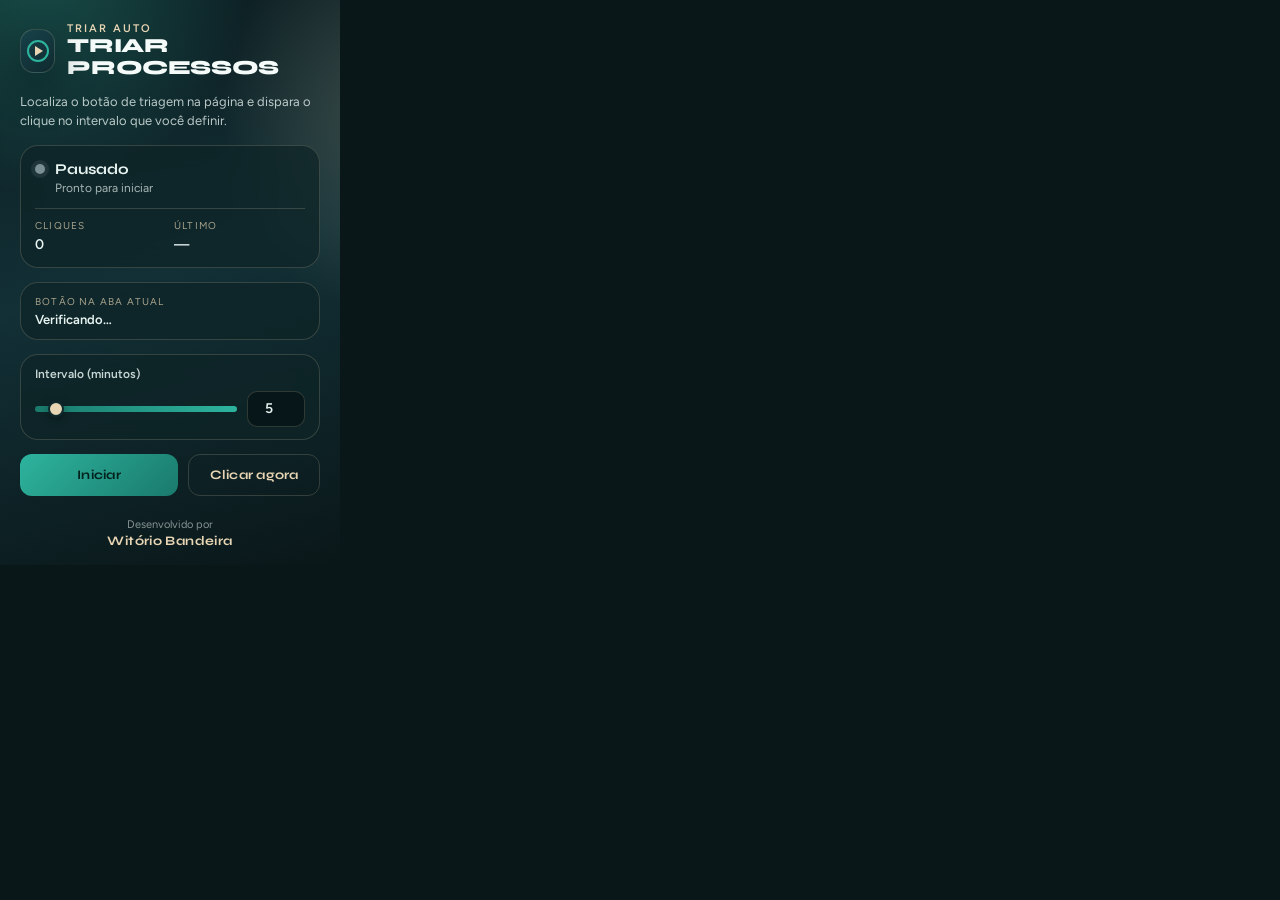
==== extension/popup/popup.html @ 494be7dd "Add Triar Processos Auto Chrome extension Browser extension that finds the APEX TRIAR PROCESSOS butt" ====
<!DOCTYPE html>
<html lang="pt-BR">
<head>
  <meta charset="UTF-8" />
  <meta name="viewport" content="width=device-width, initial-scale=1.0" />
  <title>Triar Processos Auto</title>
  <link rel="stylesheet" href="fonts.css" />
  <link rel="stylesheet" href="popup.css" />
</head>
<body>
  <div class="shell">
    <div class="atmosphere" aria-hidden="true"></div>

    <header class="brand">
      <div class="mark" aria-hidden="true">
        <span class="mark-ring"></span>
        <span class="mark-play"></span>
      </div>
      <div class="brand-text">
        <p class="product">Triar Auto</p>
        <h1>TRIAR PROCESSOS</h1>
      </div>
    </header>

    <p class="lede">Localiza o botão de triagem na página e dispara o clique no intervalo que você definir.</p>

    <section class="status-panel" aria-live="polite">
      <div class="status-row">
        <span class="dot" id="statusDot" data-state="idle"></span>
        <div>
          <p class="status-label" id="statusLabel">Pausado</p>
          <p class="status-detail" id="statusDetail">Pronto para iniciar</p>
        </div>
      </div>
      <div class="meta">
        <div>
          <span class="meta-key">Cliques</span>
          <strong id="clickCount">0</strong>
        </div>
        <div>
          <span class="meta-key">Último</span>
          <strong id="lastClick">—</strong>
        </div>
      </div>
    </section>

    <section class="probe" id="probeBox">
      <span class="probe-label">Botão na aba atual</span>
      <strong id="probeResult">Verificando…</strong>
    </section>

    <label class="field">
      <span>Intervalo (minutos)</span>
      <div class="interval-row">
        <input type="range" id="intervalRange" min="1" max="60" value="5" />
        <input type="number" id="intervalInput" min="1" max="60" value="5" />
      </div>
    </label>

    <div class="actions">
      <button type="button" class="btn primary" id="toggleBtn">Iniciar</button>
      <button type="button" class="btn ghost" id="clickNowBtn">Clicar agora</button>
    </div>

    <footer class="credit">
      <span>Desenvolvido por</span>
      <strong>Witório Bandeira</strong>
    </footer>
  </div>

  <script src="popup.js"></script>
</body>
</html>
---- extension/popup/fonts.css ----
@font-face {
  font-family: 'Figtree';
  font-style: normal;
  font-weight: 400;
  font-display: swap;
  src: url(fonts/font0.ttf) format('truetype');
}
@font-face {
  font-family: 'Figtree';
  font-style: normal;
  font-weight: 500;
  font-display: swap;
  src: url(fonts/font1.ttf) format('truetype');
}
@font-face {
  font-family: 'Figtree';
  font-style: normal;
  font-weight: 600;
  font-display: swap;
  src: url(fonts/font2.ttf) format('truetype');
}
@font-face {
  font-family: 'Figtree';
  font-style: normal;
  font-weight: 700;
  font-display: swap;
  src: url(fonts/font3.ttf) format('truetype');
}
@font-face {
  font-family: 'Syne';
  font-style: normal;
  font-weight: 600;
  font-display: swap;
  src: url(fonts/font4.ttf) format('truetype');
}
@font-face {
  font-family: 'Syne';
  font-style: normal;
  font-weight: 700;
  font-display: swap;
  src: url(fonts/font5.ttf) format('truetype');
}
@font-face {
  font-family: 'Syne';
  font-style: normal;
  font-weight: 800;
  font-display: swap;
  src: url(fonts/font6.ttf) format('truetype');
}
---- extension/popup/popup.css ----
:root {
  --ink: #0f1f22;
  --ink-soft: #2a454b;
  --foam: #e8f4f1;
  --sand: #e8d5b4;
  --teal: #2db49e;
  --teal-deep: #1a7a6c;
  --danger: #c45c4a;
  --panel: rgba(14, 36, 40, 0.72);
  --line: rgba(232, 213, 180, 0.18);
  --shadow: 0 18px 40px rgba(4, 18, 20, 0.45);
  --radius: 18px;
  --font-display: "Syne", sans-serif;
  --font-body: "Figtree", sans-serif;
}

* {
  box-sizing: border-box;
  margin: 0;
  padding: 0;
}

html,
body {
  width: 340px;
  min-height: 480px;
  background: #0a1719;
  color: var(--foam);
  font-family: var(--font-body);
  overflow: hidden;
}

body {
  position: relative;
}

.shell {
  position: relative;
  z-index: 1;
  padding: 22px 20px 16px;
  display: flex;
  flex-direction: column;
  gap: 14px;
  min-height: 480px;
}

.atmosphere {
  position: absolute;
  inset: 0;
  z-index: 0;
  background:
    radial-gradient(120% 80% at 10% -10%, rgba(45, 180, 158, 0.35), transparent 55%),
    radial-gradient(90% 70% at 110% 20%, rgba(232, 213, 180, 0.18), transparent 50%),
    linear-gradient(165deg, #0c1c1f 0%, #123036 48%, #0a1719 100%);
  animation: drift 12s ease-in-out infinite alternate;
}

@keyframes drift {
  from {
    filter: hue-rotate(0deg) saturate(1);
    transform: scale(1);
  }
  to {
    filter: hue-rotate(8deg) saturate(1.08);
    transform: scale(1.03);
  }
}

.brand {
  display: flex;
  align-items: center;
  gap: 12px;
  animation: rise 0.55s ease-out both;
}

.mark {
  width: 44px;
  height: 44px;
  border-radius: 14px;
  background: linear-gradient(145deg, #174249, #0f2a2f);
  border: 1px solid var(--line);
  display: grid;
  place-items: center;
  position: relative;
  box-shadow: var(--shadow);
}

.mark-ring {
  width: 22px;
  height: 22px;
  border: 2px solid var(--teal);
  border-radius: 50%;
  display: block;
}

.mark-play {
  position: absolute;
  width: 0;
  height: 0;
  border-top: 5px solid transparent;
  border-bottom: 5px solid transparent;
  border-left: 8px solid var(--sand);
  transform: translateX(1px);
}

.brand-text .product {
  font-size: 11px;
  letter-spacing: 0.18em;
  text-transform: uppercase;
  color: var(--sand);
  font-weight: 600;
}

.brand-text h1 {
  font-family: var(--font-display);
  font-size: 20px;
  font-weight: 800;
  letter-spacing: -0.02em;
  line-height: 1.1;
  color: #f4fbf8;
}

.lede {
  font-size: 13px;
  line-height: 1.45;
  color: rgba(232, 244, 241, 0.78);
  animation: rise 0.65s ease-out both;
}

.status-panel,
.probe,
.field {
  background: var(--panel);
  border: 1px solid var(--line);
  border-radius: var(--radius);
  backdrop-filter: blur(10px);
  animation: rise 0.75s ease-out both;
}

.status-panel {
  padding: 14px;
  display: flex;
  flex-direction: column;
  gap: 12px;
}

.status-row {
  display: flex;
  align-items: flex-start;
  gap: 10px;
}

.dot {
  width: 10px;
  height: 10px;
  border-radius: 50%;
  margin-top: 4px;
  background: #7a8f93;
  box-shadow: 0 0 0 4px rgba(122, 143, 147, 0.15);
  flex-shrink: 0;
  transition: background 0.3s ease, box-shadow 0.3s ease;
}

.dot[data-state="on"] {
  background: var(--teal);
  box-shadow: 0 0 0 4px rgba(45, 180, 158, 0.2);
  animation: pulse 1.8s ease-in-out infinite;
}

.dot[data-state="error"] {
  background: var(--danger);
  box-shadow: 0 0 0 4px rgba(196, 92, 74, 0.2);
}

@keyframes pulse {
  0%,
  100% {
    transform: scale(1);
  }
  50% {
    transform: scale(1.15);
  }
}

.status-label {
  font-family: var(--font-display);
  font-size: 15px;
  font-weight: 700;
}

.status-detail {
  font-size: 12px;
  color: rgba(232, 244, 241, 0.7);
  margin-top: 2px;
  line-height: 1.35;
}

.meta {
  display: grid;
  grid-template-columns: 1fr 1fr;
  gap: 8px;
  padding-top: 10px;
  border-top: 1px solid var(--line);
}

.meta-key {
  display: block;
  font-size: 10px;
  letter-spacing: 0.12em;
  text-transform: uppercase;
  color: rgba(232, 213, 180, 0.7);
  margin-bottom: 2px;
}

.meta strong {
  font-size: 14px;
  font-weight: 600;
}

.probe {
  padding: 12px 14px;
  display: flex;
  flex-direction: column;
  gap: 4px;
}

.probe-label {
  font-size: 10px;
  letter-spacing: 0.12em;
  text-transform: uppercase;
  color: rgba(232, 213, 180, 0.7);
}

.probe strong {
  font-size: 13px;
  font-weight: 600;
}

.probe[data-found="true"] strong {
  color: var(--teal);
}

.probe[data-found="false"] strong {
  color: #f0b4aa;
}

.field {
  padding: 12px 14px;
  display: flex;
  flex-direction: column;
  gap: 10px;
}

.field > span {
  font-size: 12px;
  font-weight: 600;
  color: rgba(232, 244, 241, 0.85);
}

.interval-row {
  display: grid;
  grid-template-columns: 1fr 58px;
  gap: 10px;
  align-items: center;
}

input[type="range"] {
  -webkit-appearance: none;
  appearance: none;
  width: 100%;
  height: 6px;
  border-radius: 999px;
  background: linear-gradient(90deg, var(--teal-deep), var(--teal));
  outline: none;
}

input[type="range"]::-webkit-slider-thumb {
  -webkit-appearance: none;
  width: 16px;
  height: 16px;
  border-radius: 50%;
  background: var(--sand);
  border: 2px solid #0f2a2f;
  cursor: pointer;
  box-shadow: 0 2px 8px rgba(0, 0, 0, 0.35);
}

input[type="number"] {
  width: 100%;
  height: 36px;
  border-radius: 10px;
  border: 1px solid var(--line);
  background: rgba(8, 22, 24, 0.85);
  color: var(--foam);
  font-family: var(--font-body);
  font-size: 14px;
  font-weight: 600;
  text-align: center;
  outline: none;
}

input[type="number"]:focus {
  border-color: var(--teal);
}

.actions {
  display: grid;
  grid-template-columns: 1.2fr 1fr;
  gap: 10px;
  animation: rise 0.85s ease-out both;
}

.btn {
  height: 42px;
  border-radius: 12px;
  border: none;
  font-family: var(--font-display);
  font-size: 13px;
  font-weight: 700;
  letter-spacing: 0.02em;
  cursor: pointer;
  transition: transform 0.15s ease, filter 0.15s ease, background 0.2s ease;
}

.btn:active {
  transform: scale(0.97);
}

.btn.primary {
  background: linear-gradient(135deg, var(--teal) 0%, var(--teal-deep) 100%);
  color: #04201c;
}

.btn.primary[data-running="true"] {
  background: linear-gradient(135deg, #c45c4a 0%, #8f3d32 100%);
  color: #fff5f2;
}

.btn.ghost {
  background: transparent;
  color: var(--sand);
  border: 1px solid var(--line);
}

.btn:hover {
  filter: brightness(1.08);
}

.credit {
  margin-top: auto;
  padding-top: 8px;
  display: flex;
  flex-direction: column;
  align-items: center;
  gap: 2px;
  font-size: 11px;
  color: rgba(232, 244, 241, 0.55);
  animation: rise 1s ease-out both;
}

.credit strong {
  font-family: var(--font-display);
  font-size: 13px;
  color: var(--sand);
  font-weight: 700;
  letter-spacing: 0.03em;
}

@keyframes rise {
  from {
    opacity: 0;
    transform: translateY(10px);
  }
  to {
    opacity: 1;
    transform: translateY(0);
  }
}
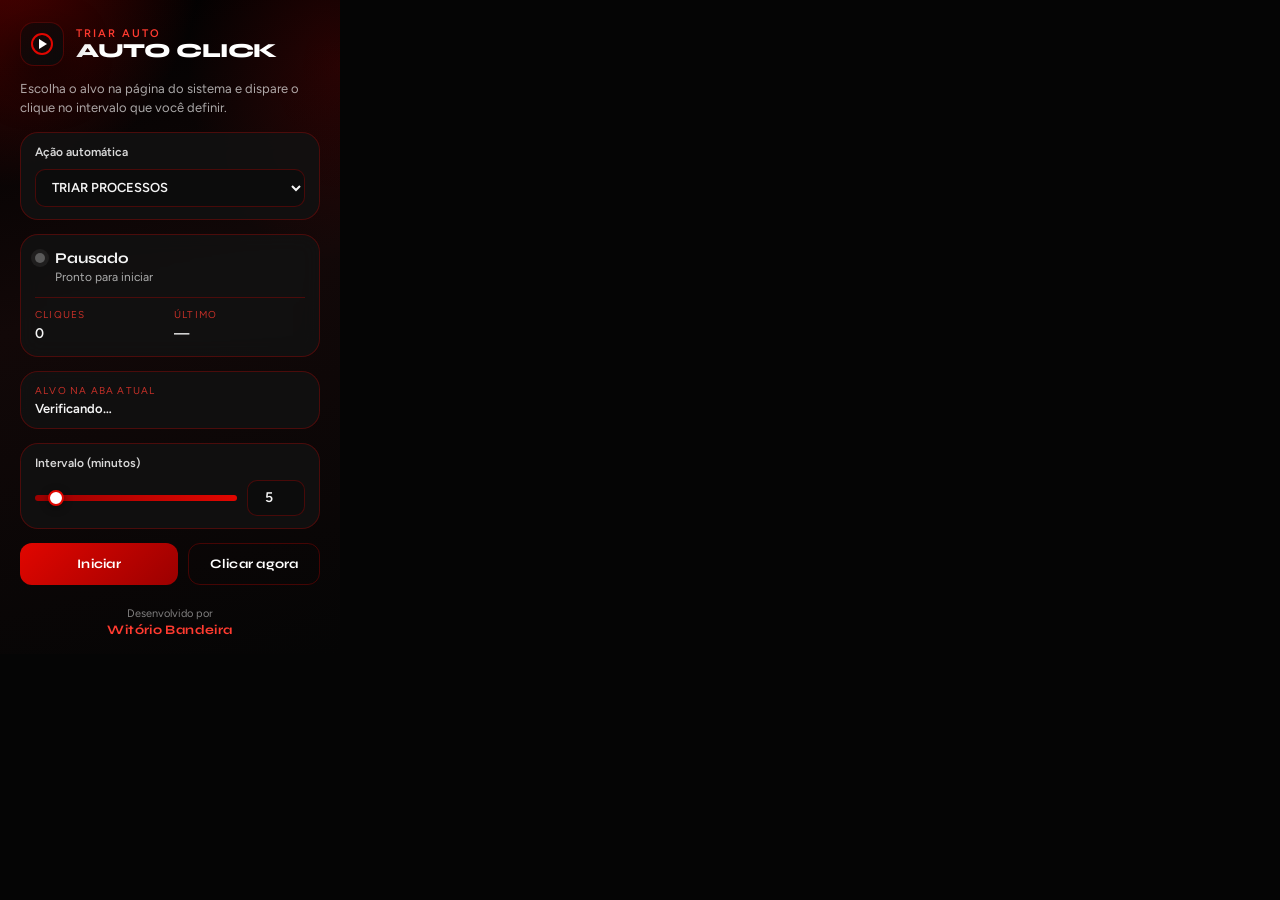
==== commit d8c5612c: "Add Criação de Despacho as selectable auto-click target Popup now lets you choose TRIAR PROCESSOS or" ====
--- a/extension/popup/popup.html
+++ b/extension/popup/popup.html
@@ -18,11 +18,19 @@
       </div>
       <div class="brand-text">
         <p class="product">Triar Auto</p>
-        <h1>TRIAR PROCESSOS</h1>
+        <h1>AUTO CLICK</h1>
       </div>
     </header>
 
-    <p class="lede">Localiza o botão de triagem na página e dispara o clique no intervalo que você definir.</p>
+    <p class="lede">Escolha o alvo na página do sistema e dispare o clique no intervalo que você definir.</p>
+
+    <label class="field">
+      <span>Ação automática</span>
+      <select id="targetSelect">
+        <option value="triar">TRIAR PROCESSOS</option>
+        <option value="despacho">Criação de Despacho</option>
+      </select>
+    </label>
 
     <section class="status-panel" aria-live="polite">
       <div class="status-row">
@@ -45,7 +53,7 @@
     </section>
 
     <section class="probe" id="probeBox">
-      <span class="probe-label">Botão na aba atual</span>
+      <span class="probe-label">Alvo na aba atual</span>
       <strong id="probeResult">Verificando…</strong>
     </section>
 
--- a/extension/popup/popup.css
+++ b/extension/popup/popup.css
@@ -1,14 +1,13 @@
 :root {
-  --ink: #0f1f22;
-  --ink-soft: #2a454b;
-  --foam: #e8f4f1;
-  --sand: #e8d5b4;
-  --teal: #2db49e;
-  --teal-deep: #1a7a6c;
-  --danger: #c45c4a;
-  --panel: rgba(14, 36, 40, 0.72);
-  --line: rgba(232, 213, 180, 0.18);
-  --shadow: 0 18px 40px rgba(4, 18, 20, 0.45);
+  --bg: #050505;
+  --ink: #f5f5f5;
+  --muted: rgba(245, 245, 245, 0.68);
+  --red: #e10600;
+  --red-deep: #9b0000;
+  --red-soft: #ff3b30;
+  --panel: rgba(18, 18, 18, 0.88);
+  --line: rgba(225, 6, 0, 0.28);
+  --shadow: 0 18px 40px rgba(0, 0, 0, 0.55);
   --radius: 18px;
   --font-display: "Syne", sans-serif;
   --font-body: "Figtree", sans-serif;
@@ -24,8 +23,8 @@
 body {
   width: 340px;
   min-height: 480px;
-  background: #0a1719;
-  color: var(--foam);
+  background: var(--bg);
+  color: var(--ink);
   font-family: var(--font-body);
   overflow: hidden;
 }
@@ -49,19 +48,19 @@
   inset: 0;
   z-index: 0;
   background:
-    radial-gradient(120% 80% at 10% -10%, rgba(45, 180, 158, 0.35), transparent 55%),
-    radial-gradient(90% 70% at 110% 20%, rgba(232, 213, 180, 0.18), transparent 50%),
-    linear-gradient(165deg, #0c1c1f 0%, #123036 48%, #0a1719 100%);
+    radial-gradient(110% 70% at 0% -10%, rgba(225, 6, 0, 0.38), transparent 55%),
+    radial-gradient(90% 60% at 100% 10%, rgba(155, 0, 0, 0.22), transparent 50%),
+    linear-gradient(165deg, #000 0%, #120808 45%, #050505 100%);
   animation: drift 12s ease-in-out infinite alternate;
 }
 
 @keyframes drift {
   from {
-    filter: hue-rotate(0deg) saturate(1);
+    filter: saturate(1);
     transform: scale(1);
   }
   to {
-    filter: hue-rotate(8deg) saturate(1.08);
+    filter: saturate(1.12);
     transform: scale(1.03);
   }
 }
@@ -77,7 +76,7 @@
   width: 44px;
   height: 44px;
   border-radius: 14px;
-  background: linear-gradient(145deg, #174249, #0f2a2f);
+  background: linear-gradient(145deg, #1a0505, #0a0a0a);
   border: 1px solid var(--line);
   display: grid;
   place-items: center;
@@ -88,7 +87,7 @@
 .mark-ring {
   width: 22px;
   height: 22px;
-  border: 2px solid var(--teal);
+  border: 2px solid var(--red);
   border-radius: 50%;
   display: block;
 }
@@ -99,7 +98,7 @@
   height: 0;
   border-top: 5px solid transparent;
   border-bottom: 5px solid transparent;
-  border-left: 8px solid var(--sand);
+  border-left: 8px solid #fff;
   transform: translateX(1px);
 }
 
@@ -107,7 +106,7 @@
   font-size: 11px;
   letter-spacing: 0.18em;
   text-transform: uppercase;
-  color: var(--sand);
+  color: var(--red-soft);
   font-weight: 600;
 }
 
@@ -117,13 +116,13 @@
   font-weight: 800;
   letter-spacing: -0.02em;
   line-height: 1.1;
-  color: #f4fbf8;
+  color: #fff;
 }
 
 .lede {
   font-size: 13px;
   line-height: 1.45;
-  color: rgba(232, 244, 241, 0.78);
+  color: var(--muted);
   animation: rise 0.65s ease-out both;
 }
 
@@ -155,21 +154,21 @@
   height: 10px;
   border-radius: 50%;
   margin-top: 4px;
-  background: #7a8f93;
-  box-shadow: 0 0 0 4px rgba(122, 143, 147, 0.15);
+  background: #5a5a5a;
+  box-shadow: 0 0 0 4px rgba(90, 90, 90, 0.2);
   flex-shrink: 0;
   transition: background 0.3s ease, box-shadow 0.3s ease;
 }
 
 .dot[data-state="on"] {
-  background: var(--teal);
-  box-shadow: 0 0 0 4px rgba(45, 180, 158, 0.2);
+  background: var(--red);
+  box-shadow: 0 0 0 4px rgba(225, 6, 0, 0.25);
   animation: pulse 1.8s ease-in-out infinite;
 }
 
 .dot[data-state="error"] {
-  background: var(--danger);
-  box-shadow: 0 0 0 4px rgba(196, 92, 74, 0.2);
+  background: #ff6b63;
+  box-shadow: 0 0 0 4px rgba(255, 107, 99, 0.2);
 }
 
 @keyframes pulse {
@@ -190,7 +189,7 @@
 
 .status-detail {
   font-size: 12px;
-  color: rgba(232, 244, 241, 0.7);
+  color: var(--muted);
   margin-top: 2px;
   line-height: 1.35;
 }
@@ -208,7 +207,7 @@
   font-size: 10px;
   letter-spacing: 0.12em;
   text-transform: uppercase;
-  color: rgba(232, 213, 180, 0.7);
+  color: rgba(255, 59, 48, 0.75);
   margin-bottom: 2px;
 }
 
@@ -228,7 +227,7 @@
   font-size: 10px;
   letter-spacing: 0.12em;
   text-transform: uppercase;
-  color: rgba(232, 213, 180, 0.7);
+  color: rgba(255, 59, 48, 0.75);
 }
 
 .probe strong {
@@ -237,11 +236,11 @@
 }
 
 .probe[data-found="true"] strong {
-  color: var(--teal);
+  color: #ff6b63;
 }
 
 .probe[data-found="false"] strong {
-  color: #f0b4aa;
+  color: #ffb4af;
 }
 
 .field {
@@ -254,7 +253,7 @@
 .field > span {
   font-size: 12px;
   font-weight: 600;
-  color: rgba(232, 244, 241, 0.85);
+  color: rgba(245, 245, 245, 0.88);
 }
 
 .interval-row {
@@ -262,6 +261,25 @@
   grid-template-columns: 1fr 58px;
   gap: 10px;
   align-items: center;
+}
+
+select {
+  width: 100%;
+  height: 38px;
+  border-radius: 10px;
+  border: 1px solid var(--line);
+  background: #0c0c0c;
+  color: var(--ink);
+  font-family: var(--font-body);
+  font-size: 13px;
+  font-weight: 600;
+  padding: 0 12px;
+  outline: none;
+  cursor: pointer;
+}
+
+select:focus {
+  border-color: var(--red);
 }
 
 input[type="range"] {
@@ -270,7 +288,7 @@
   width: 100%;
   height: 6px;
   border-radius: 999px;
-  background: linear-gradient(90deg, var(--teal-deep), var(--teal));
+  background: linear-gradient(90deg, var(--red-deep), var(--red));
   outline: none;
 }
 
@@ -279,10 +297,10 @@
   width: 16px;
   height: 16px;
   border-radius: 50%;
-  background: var(--sand);
-  border: 2px solid #0f2a2f;
+  background: #fff;
+  border: 2px solid var(--red);
   cursor: pointer;
-  box-shadow: 0 2px 8px rgba(0, 0, 0, 0.35);
+  box-shadow: 0 2px 8px rgba(0, 0, 0, 0.45);
 }
 
 input[type="number"] {
@@ -290,8 +308,8 @@
   height: 36px;
   border-radius: 10px;
   border: 1px solid var(--line);
-  background: rgba(8, 22, 24, 0.85);
-  color: var(--foam);
+  background: #0c0c0c;
+  color: var(--ink);
   font-family: var(--font-body);
   font-size: 14px;
   font-weight: 600;
@@ -300,7 +318,7 @@
 }
 
 input[type="number"]:focus {
-  border-color: var(--teal);
+  border-color: var(--red);
 }
 
 .actions {
@@ -327,18 +345,19 @@
 }
 
 .btn.primary {
-  background: linear-gradient(135deg, var(--teal) 0%, var(--teal-deep) 100%);
-  color: #04201c;
+  background: linear-gradient(135deg, var(--red) 0%, var(--red-deep) 100%);
+  color: #fff;
 }
 
 .btn.primary[data-running="true"] {
-  background: linear-gradient(135deg, #c45c4a 0%, #8f3d32 100%);
-  color: #fff5f2;
+  background: linear-gradient(135deg, #3a3a3a 0%, #1a1a1a 100%);
+  color: #fff;
+  border: 1px solid var(--line);
 }
 
 .btn.ghost {
   background: transparent;
-  color: var(--sand);
+  color: #fff;
   border: 1px solid var(--line);
 }
 
@@ -354,14 +373,14 @@
   align-items: center;
   gap: 2px;
   font-size: 11px;
-  color: rgba(232, 244, 241, 0.55);
+  color: rgba(245, 245, 245, 0.5);
   animation: rise 1s ease-out both;
 }
 
 .credit strong {
   font-family: var(--font-display);
   font-size: 13px;
-  color: var(--sand);
+  color: var(--red-soft);
   font-weight: 700;
   letter-spacing: 0.03em;
 }
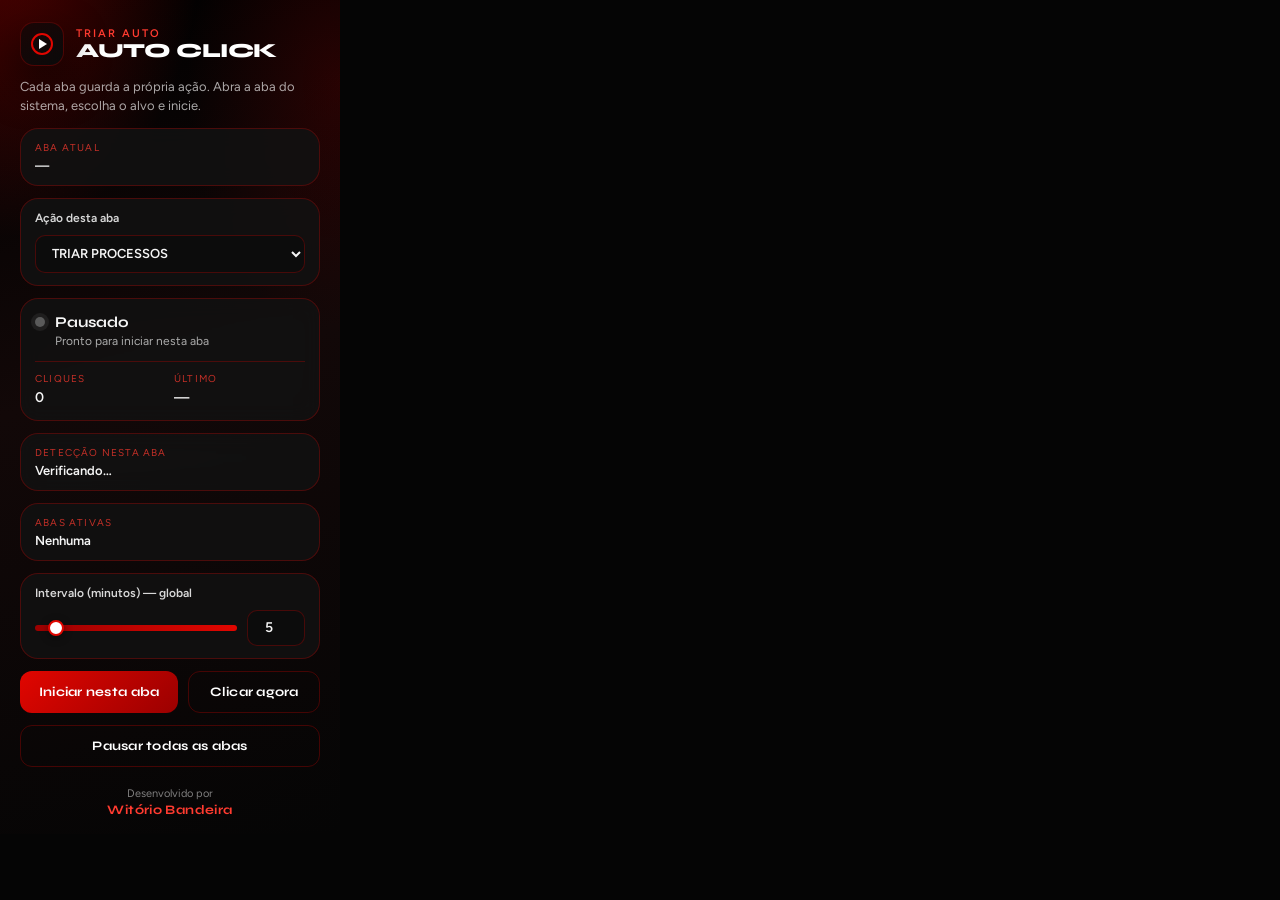
==== commit d9c08207: "Make multi-tab automation reliable with deep button detection Track a separate job per tab so TRIAR " ====
--- a/extension/popup/popup.html
+++ b/extension/popup/popup.html
@@ -3,7 +3,7 @@
 <head>
   <meta charset="UTF-8" />
   <meta name="viewport" content="width=device-width, initial-scale=1.0" />
-  <title>Triar Processos Auto</title>
+  <title>Triar Auto</title>
   <link rel="stylesheet" href="fonts.css" />
   <link rel="stylesheet" href="popup.css" />
 </head>
@@ -22,13 +22,18 @@
       </div>
     </header>
 
-    <p class="lede">Escolha o alvo na página do sistema e dispare o clique no intervalo que você definir.</p>
+    <p class="lede">Cada aba guarda a própria ação. Abra a aba do sistema, escolha o alvo e inicie.</p>
+
+    <section class="probe" id="tabBox">
+      <span class="probe-label">Aba atual</span>
+      <strong id="tabInfo">—</strong>
+    </section>
 
     <label class="field">
-      <span>Ação automática</span>
+      <span>Ação desta aba</span>
       <select id="targetSelect">
         <option value="triar">TRIAR PROCESSOS</option>
-        <option value="despacho">Criação de Despacho</option>
+        <option value="despacho">Criar Despacho</option>
       </select>
     </label>
 
@@ -37,7 +42,7 @@
         <span class="dot" id="statusDot" data-state="idle"></span>
         <div>
           <p class="status-label" id="statusLabel">Pausado</p>
-          <p class="status-detail" id="statusDetail">Pronto para iniciar</p>
+          <p class="status-detail" id="statusDetail">Pronto para iniciar nesta aba</p>
         </div>
       </div>
       <div class="meta">
@@ -53,12 +58,17 @@
     </section>
 
     <section class="probe" id="probeBox">
-      <span class="probe-label">Alvo na aba atual</span>
+      <span class="probe-label">Detecção nesta aba</span>
       <strong id="probeResult">Verificando…</strong>
     </section>
 
+    <section class="probe" id="jobsBox">
+      <span class="probe-label">Abas ativas</span>
+      <strong id="jobsResult">Nenhuma</strong>
+    </section>
+
     <label class="field">
-      <span>Intervalo (minutos)</span>
+      <span>Intervalo (minutos) — global</span>
       <div class="interval-row">
         <input type="range" id="intervalRange" min="1" max="60" value="5" />
         <input type="number" id="intervalInput" min="1" max="60" value="5" />
@@ -66,9 +76,11 @@
     </label>
 
     <div class="actions">
-      <button type="button" class="btn primary" id="toggleBtn">Iniciar</button>
+      <button type="button" class="btn primary" id="toggleBtn">Iniciar nesta aba</button>
       <button type="button" class="btn ghost" id="clickNowBtn">Clicar agora</button>
     </div>
+
+    <button type="button" class="btn ghost full" id="stopAllBtn">Pausar todas as abas</button>
 
     <footer class="credit">
       <span>Desenvolvido por</span>
--- a/extension/popup/popup.css
+++ b/extension/popup/popup.css
@@ -39,8 +39,8 @@
   padding: 22px 20px 16px;
   display: flex;
   flex-direction: column;
-  gap: 14px;
-  min-height: 480px;
+  gap: 12px;
+  min-height: 560px;
 }
 
 .atmosphere {
@@ -361,6 +361,11 @@
   border: 1px solid var(--line);
 }
 
+.btn.full {
+  width: 100%;
+  animation: rise 0.9s ease-out both;
+}
+
 .btn:hover {
   filter: brightness(1.08);
 }
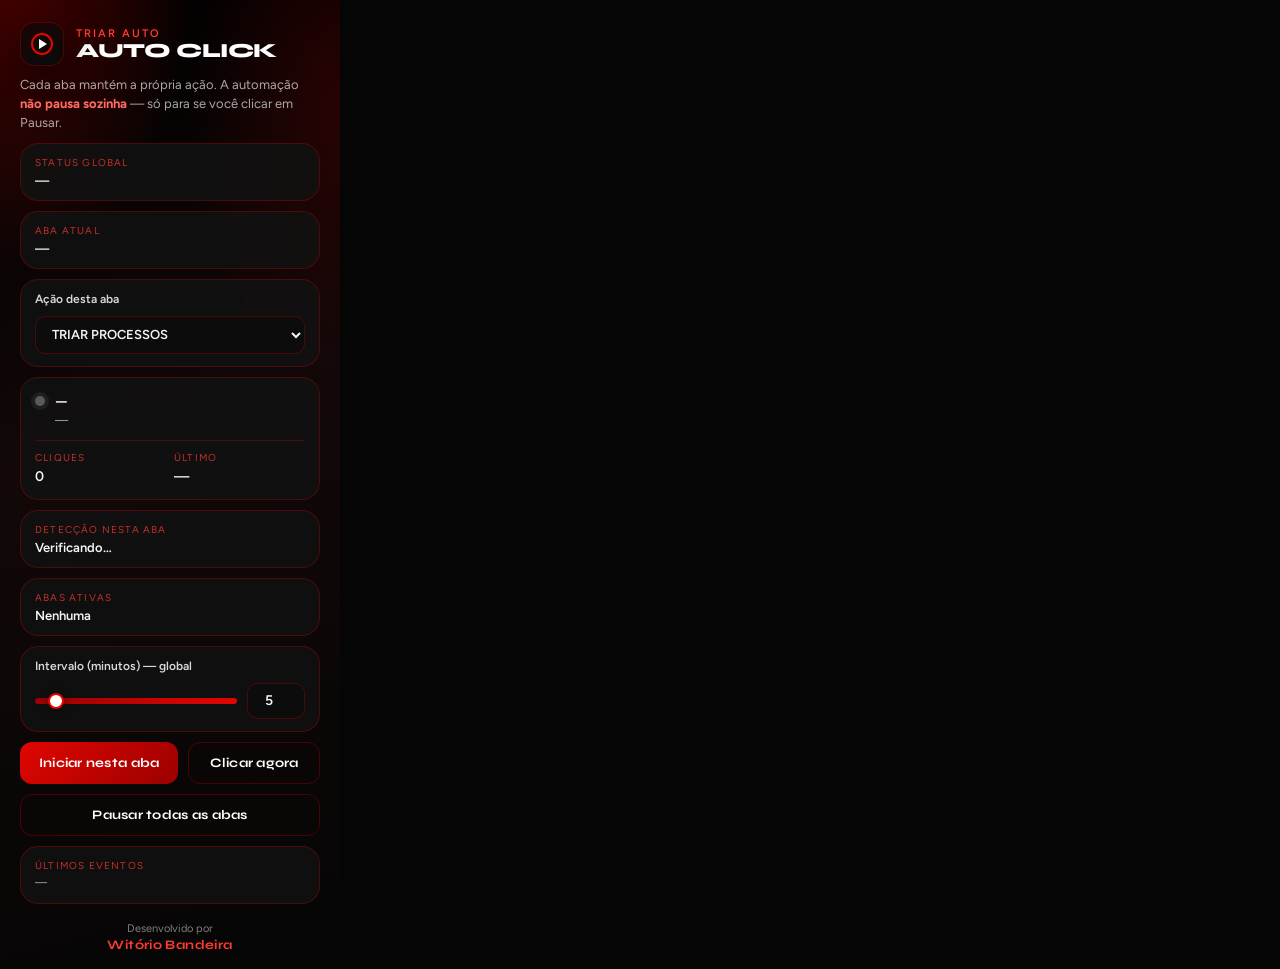
==== commit f5431a64: "Prevent spontaneous pause with watchdog and atomic job state Serialize storage writes, keep jobs ena" ====
--- a/extension/popup/popup.html
+++ b/extension/popup/popup.html
@@ -22,7 +22,12 @@
       </div>
     </header>
 
-    <p class="lede">Cada aba guarda a própria ação. Abra a aba do sistema, escolha o alvo e inicie.</p>
+    <p class="lede">Cada aba mantém a própria ação. A automação <strong>não pausa sozinha</strong> — só para se você clicar em Pausar.</p>
+
+    <section class="probe" id="globalBox">
+      <span class="probe-label">Status global</span>
+      <strong id="globalInfo">—</strong>
+    </section>
 
     <section class="probe" id="tabBox">
       <span class="probe-label">Aba atual</span>
@@ -41,8 +46,8 @@
       <div class="status-row">
         <span class="dot" id="statusDot" data-state="idle"></span>
         <div>
-          <p class="status-label" id="statusLabel">Pausado</p>
-          <p class="status-detail" id="statusDetail">Pronto para iniciar nesta aba</p>
+          <p class="status-label" id="statusLabel">—</p>
+          <p class="status-detail" id="statusDetail">—</p>
         </div>
       </div>
       <div class="meta">
@@ -82,6 +87,11 @@
 
     <button type="button" class="btn ghost full" id="stopAllBtn">Pausar todas as abas</button>
 
+    <section class="probe log-box" id="logBox">
+      <span class="probe-label">Últimos eventos</span>
+      <pre id="eventLog">—</pre>
+    </section>
+
     <footer class="credit">
       <span>Desenvolvido por</span>
       <strong>Witório Bandeira</strong>
--- a/extension/popup/popup.css
+++ b/extension/popup/popup.css
@@ -39,8 +39,24 @@
   padding: 22px 20px 16px;
   display: flex;
   flex-direction: column;
-  gap: 12px;
-  min-height: 560px;
+  gap: 10px;
+  min-height: 620px;
+}
+
+.log-box pre {
+  margin: 0;
+  font-family: var(--font-body);
+  font-size: 11px;
+  line-height: 1.35;
+  color: rgba(245, 245, 245, 0.72);
+  white-space: pre-wrap;
+  max-height: 88px;
+  overflow: auto;
+}
+
+.lede strong {
+  color: #ff6b63;
+  font-weight: 700;
 }
 
 .atmosphere {
